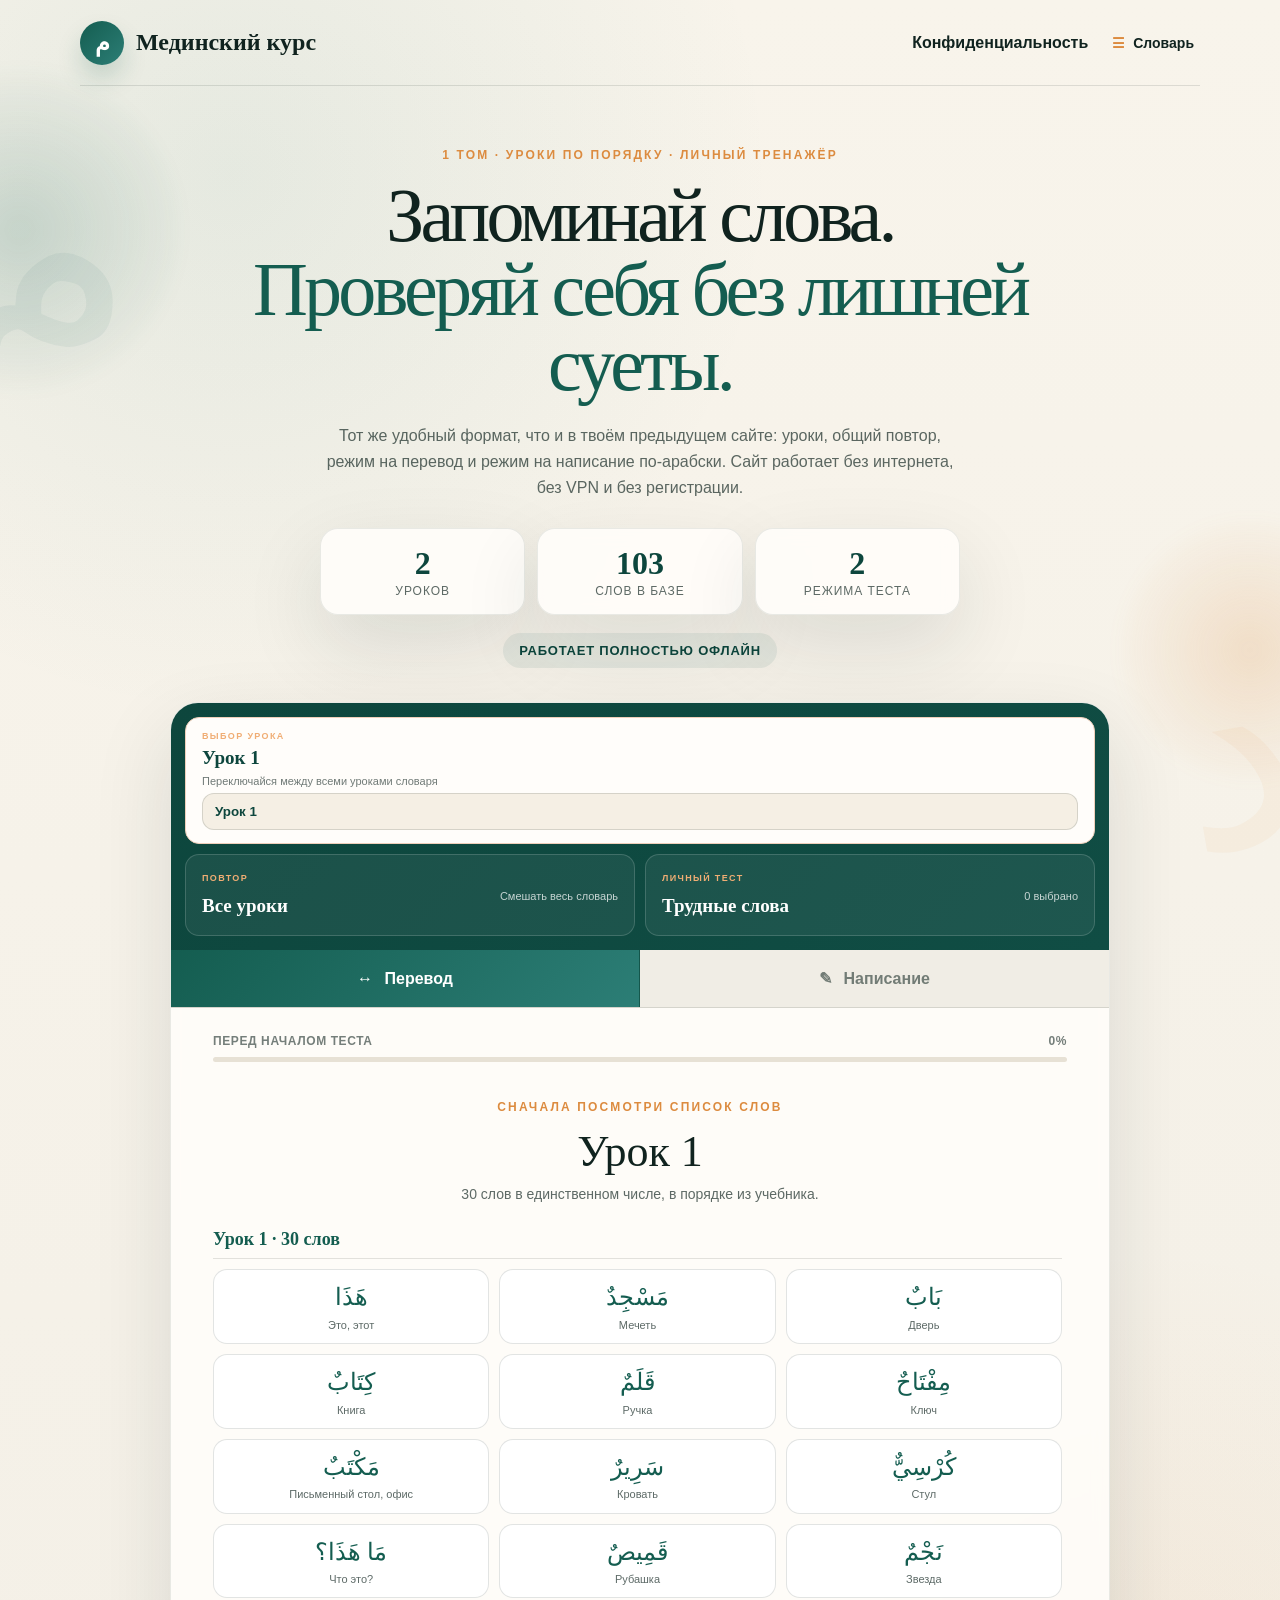
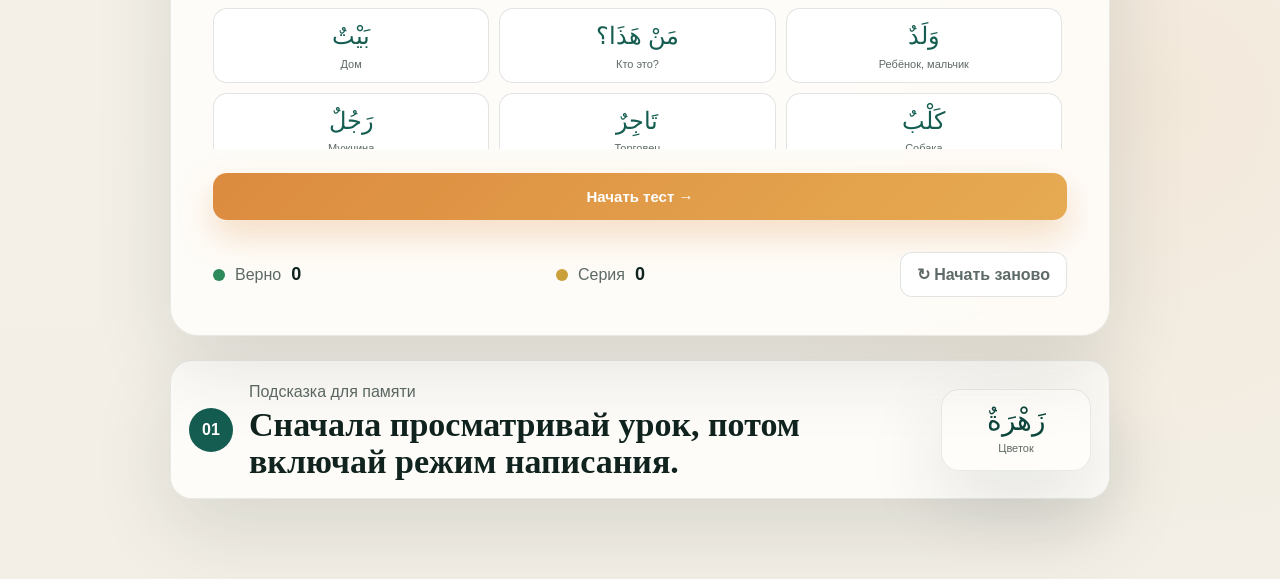
==== index.html @ 3846ea71 "Load versioned files on mobile" ====
<!doctype html>
<html lang="ru">
<head>
  <meta charset="UTF-8">
  <meta name="viewport" content="width=device-width, initial-scale=1.0">
  <meta name="description" content="Тренажёр по словарю 1 тома мединского курса: уроки, тесты и личные трудные слова">
  <title>Словарь 1 тома мединского курса</title>
  <link rel="stylesheet" href="style.css?v=4">
</head>
<body>
  <main class="page-shell">
    <div class="background-shape background-shape-one" aria-hidden="true"></div>
    <div class="background-shape background-shape-two" aria-hidden="true"></div>
    <div class="floating-quote floating-quote-one" aria-hidden="true">م</div>
    <div class="floating-quote floating-quote-two" aria-hidden="true">د</div>

    <header class="topbar">
      <a class="brand" href="#game">
        <span class="brand-mark">م</span>
        <span>Мединский курс</span>
      </a>
      <div class="topbar-actions">
        <a class="text-link" href="./privacy.html">Конфиденциальность</a>
        <button class="dictionary-button" id="open-dictionary"><span aria-hidden="true">☰</span> Словарь</button>
      </div>
    </header>

    <section class="hero" id="game">
      <p class="eyebrow">1 том · уроки по порядку · личный тренажёр</p>
      <h1>Запоминай слова.<br><em>Проверяй себя без лишней суеты.</em></h1>
      <p class="intro">Тот же удобный формат, что и в твоём предыдущем сайте: уроки, общий повтор, режим на перевод и режим на написание по-арабски. Сайт работает без интернета, без VPN и без регистрации.</p>
      <div class="hero-stats" aria-label="Краткая сводка">
        <div><strong id="lesson-count">0</strong><span>уроков</span></div>
        <div><strong id="word-count">0</strong><span>слов в базе</span></div>
        <div><strong>2</strong><span>режима теста</span></div>
      </div>
      <div class="offline-badge" aria-label="Офлайн режим">Работает полностью офлайн</div>
    </section>

    <section class="game-card" aria-live="polite">
      <div class="lesson-switch" aria-label="Выбор урока">
        <label class="lesson-select-card active" id="scope-lesson-group" for="lesson-number">
          <span>Выбор урока</span>
          <strong>Урок 1</strong>
          <small>Переключайся между всеми уроками словаря</small>
          <select id="lesson-number" aria-label="Номер урока"></select>
        </label>
        <button id="scope-all"><span>Повтор</span><strong>Все уроки</strong><small>Смешать весь словарь</small></button>
        <button id="scope-hard"><span>Личный тест</span><strong>Трудные слова</strong><small id="scope-hard-count">0 выбрано</small></button>
      </div>

      <div class="mode-switch" aria-label="Режим игры">
        <button class="active" id="mode-translate"><span aria-hidden="true">↔</span> Перевод</button>
        <button id="mode-spell"><span aria-hidden="true">✎</span> Написание</button>
      </div>

      <div class="game-meta">
        <div class="progress-label"><span id="question-number">Перед началом теста</span><span id="progress-percent">0%</span></div>
        <div class="progress-track"><span id="progress-bar" style="width:0%"></span></div>
      </div>

      <div class="question-block" id="question-block"></div>

      <footer class="score-row">
        <div><span class="score-dot score-dot-green"></span>Верно <strong id="score">0</strong></div>
        <div><span class="score-dot score-dot-gold"></span>Серия <strong id="streak">0</strong></div>
        <button id="restart">↻ Начать заново</button>
      </footer>
    </section>

    <section class="study-note">
      <span class="note-number">01</span>
      <div>
        <p>Подсказка для памяти</p>
        <h2>Сначала просматривай урок, потом включай режим написания.</h2>
      </div>
      <div class="mini-card">
        <span dir="rtl" lang="ar">زَهْرَةٌ</span>
        <small>Цветок</small>
      </div>
    </section>

    <div class="modal-backdrop" id="dictionary-backdrop" role="presentation" hidden>
      <section class="dictionary-modal" role="dialog" aria-modal="true" aria-labelledby="dictionary-title">
        <div class="dictionary-heading">
          <div>
            <p class="eyebrow">Твой набор</p>
            <h2 id="dictionary-title">Словарь 1 тома</h2>
          </div>
          <button id="close-dictionary" aria-label="Закрыть словарь">×</button>
        </div>
        <div class="dictionary-tools">
          <input id="dictionary-search" type="search" placeholder="Поиск по русскому или арабскому слову" aria-label="Поиск по словарю">
          <div class="dictionary-hint">Слова можно отмечать как трудные прямо из списка.</div>
        </div>
        <div class="word-list" id="word-list"></div>
      </section>
    </div>
  </main>
  <script src="game.js?v=4"></script>
</body>
</html>
---- style.css ----
:root {
  --ink: #10231f;
  --muted: rgba(16, 35, 31, 0.68);
  --forest: #145d50;
  --forest-dark: #0d463d;
  --teal: #2c7e76;
  --sky: #dfeff0;
  --mint: #dff0e8;
  --paper: #f6f1e9;
  --cream: #fffdfa;
  --amber: #dc8b3f;
  --gold: #caa03b;
  --line: rgba(16, 35, 31, 0.12);
  --shadow: 0 30px 80px rgba(25, 40, 38, 0.12);
}

* { box-sizing: border-box; }
[hidden] { display: none !important; }
html { scroll-behavior: smooth; }
body {
  margin: 0;
  color: var(--ink);
  background:
    radial-gradient(circle at 18% 8%, rgba(44, 126, 118, 0.09), transparent 24%),
    radial-gradient(circle at 90% 78%, rgba(220, 139, 63, 0.08), transparent 22%),
    linear-gradient(180deg, #f8f4eb 0%, #f3efe6 100%);
  font-family: "Avenir Next", "Segoe UI", "Helvetica Neue", Helvetica, Arial, sans-serif;
}

button, input { font: inherit; }
button { color: inherit; }
a { color: inherit; }

.page-shell {
  position: relative;
  min-height: 100vh;
  overflow: hidden;
  padding: 0 24px 80px;
}

.background-shape {
  position: absolute;
  border-radius: 999px;
  filter: blur(8px);
  pointer-events: none;
}

.background-shape-one {
  top: 70px;
  left: -140px;
  width: 320px;
  height: 320px;
  background: radial-gradient(circle, rgba(20, 93, 80, 0.18) 0%, rgba(20, 93, 80, 0.02) 70%, transparent 100%);
}

.background-shape-two {
  top: 520px;
  right: -100px;
  width: 260px;
  height: 260px;
  background: radial-gradient(circle, rgba(220, 139, 63, 0.2) 0%, rgba(220, 139, 63, 0.02) 70%, transparent 100%);
}

.floating-quote {
  position: absolute;
  color: rgba(20, 93, 80, 0.06);
  font-size: clamp(200px, 22vw, 320px);
  line-height: 1;
  user-select: none;
  pointer-events: none;
  font-family: "Georgia", "Times New Roman", serif;
}

.floating-quote-one { top: 120px; left: -36px; transform: rotate(7deg); }
.floating-quote-two { top: 610px; right: -18px; transform: rotate(-10deg); color: rgba(220, 139, 63, 0.06); }

.topbar {
  width: min(1120px, 100%);
  height: 86px;
  margin: 0 auto;
  display: flex;
  align-items: center;
  justify-content: space-between;
  border-bottom: 1px solid var(--line);
  position: relative;
  z-index: 2;
}

.brand {
  display: inline-flex;
  align-items: center;
  gap: 12px;
  text-decoration: none;
  color: var(--ink);
  font-family: "Georgia", "Times New Roman", serif;
  font-size: 24px;
  font-weight: 700;
}

.brand-mark {
  width: 44px;
  height: 44px;
  display: grid;
  place-items: center;
  border-radius: 50%;
  color: white;
  background: linear-gradient(135deg, var(--forest) 0%, var(--teal) 100%);
  box-shadow: 0 14px 24px rgba(20, 93, 80, 0.18);
}

.topbar-actions {
  display: flex;
  align-items: center;
  gap: 18px;
}

.text-link,
.dictionary-button,
.privacy-back {
  text-decoration: none;
  font-weight: 750;
}

.dictionary-button {
  border: 0;
  background: transparent;
  cursor: pointer;
  display: inline-flex;
  align-items: center;
  gap: 8px;
  font-size: 14px;
}

.dictionary-button span { color: var(--amber); }

.hero {
  width: min(860px, 100%);
  margin: 62px auto 34px;
  text-align: center;
  position: relative;
  z-index: 1;
}

.eyebrow {
  margin: 0 0 16px;
  color: var(--amber);
  font-size: 12px;
  font-weight: 850;
  letter-spacing: 0.18em;
  text-transform: uppercase;
}

.hero h1 {
  margin: 0;
  font-family: "Georgia", "Times New Roman", serif;
  font-size: clamp(42px, 6.3vw, 76px);
  font-weight: 500;
  line-height: 0.98;
  letter-spacing: -0.05em;
}

.hero h1 em { color: var(--forest); font-style: normal; }

.intro {
  max-width: 640px;
  margin: 22px auto 0;
  color: var(--muted);
  font-size: 16px;
  line-height: 1.6;
}

.hero-stats {
  display: grid;
  grid-template-columns: repeat(3, minmax(0, 1fr));
  gap: 12px;
  width: min(640px, 100%);
  margin: 28px auto 0;
}

.offline-badge {
  display: inline-flex;
  align-items: center;
  justify-content: center;
  gap: 8px;
  margin-top: 18px;
  padding: 10px 16px;
  border-radius: 999px;
  background: rgba(20, 93, 80, 0.08);
  color: var(--forest-dark);
  font-size: 13px;
  font-weight: 800;
  letter-spacing: 0.06em;
  text-transform: uppercase;
}

.hero-stats div,
.study-note,
.mini-card,
.dictionary-modal,
.game-card {
  background: rgba(255, 253, 250, 0.9);
  border: 1px solid rgba(16, 35, 31, 0.09);
  box-shadow: var(--shadow);
  backdrop-filter: blur(8px);
}

.hero-stats div {
  padding: 16px 14px;
  border-radius: 18px;
}

.hero-stats strong {
  display: block;
  font-family: "Georgia", "Times New Roman", serif;
  font-size: 32px;
  color: var(--forest-dark);
}

.hero-stats span {
  display: block;
  margin-top: 2px;
  color: var(--muted);
  font-size: 12px;
  letter-spacing: 0.08em;
  text-transform: uppercase;
}

.game-card {
  width: min(940px, 100%);
  margin: 0 auto;
  border-radius: 28px;
  overflow: hidden;
  position: relative;
  z-index: 2;
}

.lesson-switch {
  display: grid;
  grid-template-columns: repeat(2, minmax(0, 1fr));
  gap: 10px;
  padding: 14px;
  background: linear-gradient(135deg, var(--forest-dark), #104d44);
}

.lesson-select-card {
  grid-column: 1 / -1;
  min-height: 82px;
  display: grid;
  gap: 6px;
  padding: 13px 16px;
  border: 1px solid rgba(255, 255, 255, 0.16);
  border-radius: 14px;
  background: rgba(255, 255, 255, 0.06);
  color: rgba(255, 255, 255, 0.75);
  text-align: left;
  cursor: pointer;
}

.lesson-select-card.active {
  border-color: #efcfba;
  background: var(--cream);
  color: rgba(16, 35, 31, 0.6);
}

.lesson-select-card > span {
  color: #f0ad74;
  font-size: 9px;
  font-weight: 850;
  letter-spacing: 0.15em;
  text-transform: uppercase;
}

.lesson-select-card strong {
  color: white;
  font-family: "Georgia", "Times New Roman", serif;
  font-size: 19px;
}

.lesson-select-card.active strong {
  color: var(--forest-dark);
}

.lesson-select-card small {
  font-size: 11px;
}

.lesson-select-card select {
  min-width: 118px;
  padding: 10px 12px;
  border: 1px solid rgba(255, 255, 255, 0.18);
  border-radius: 12px;
  background: rgba(255, 255, 255, 0.12);
  color: white;
  font-weight: 750;
  cursor: pointer;
  appearance: none;
}

.lesson-select-card.active select {
  border-color: rgba(16, 35, 31, 0.14);
  background: #f5efe4;
  color: var(--forest-dark);
}

.lesson-select-card select:focus {
  outline: 2px solid rgba(239, 207, 186, 0.8);
  outline-offset: 2px;
}

.lesson-switch button {
  min-height: 82px;
  display: grid;
  grid-template-columns: 1fr auto;
  align-items: center;
  gap: 2px 12px;
  padding: 13px 16px;
  border: 1px solid rgba(255, 255, 255, 0.16);
  border-radius: 14px;
  background: rgba(255, 255, 255, 0.06);
  color: rgba(255, 255, 255, 0.75);
  text-align: left;
  cursor: pointer;
  transition: transform 160ms ease, background 160ms ease, border-color 160ms ease;
}

.lesson-switch button:hover {
  transform: translateY(-1px);
  background: rgba(255, 255, 255, 0.1);
}

.lesson-switch button > span {
  grid-column: 1 / -1;
  color: #f0ad74;
  font-size: 9px;
  font-weight: 850;
  letter-spacing: 0.15em;
  text-transform: uppercase;
}

.lesson-switch button strong {
  color: white;
  font-family: "Georgia", "Times New Roman", serif;
  font-size: 19px;
}

.lesson-switch button small {
  grid-column: 2;
  align-self: start;
  font-size: 11px;
}

.lesson-switch button.active {
  border-color: #efcfba;
  background: var(--cream);
  color: rgba(16, 35, 31, 0.6);
}

.lesson-switch button.active strong { color: var(--forest-dark); }

.mode-switch {
  display: grid;
  grid-template-columns: 1fr 1fr;
  background: #f0ede5;
  border-bottom: 1px solid var(--line);
}

.mode-switch button {
  border: 0;
  border-right: 1px solid var(--line);
  padding: 19px 20px;
  background: transparent;
  cursor: pointer;
  font-weight: 760;
  color: rgba(16, 35, 31, 0.56);
}

.mode-switch button:last-child { border-right: 0; }
.mode-switch button:hover { color: var(--forest); }
.mode-switch button.active {
  color: white;
  background: linear-gradient(135deg, var(--forest) 0%, var(--teal) 100%);
}
.mode-switch button span { margin-right: 7px; }

.game-meta {
  padding: 26px 42px 0;
}

.progress-label {
  display: flex;
  justify-content: space-between;
  align-items: center;
  margin-bottom: 9px;
  color: rgba(16, 35, 31, 0.58);
  font-size: 12px;
  font-weight: 800;
  letter-spacing: 0.05em;
  text-transform: uppercase;
}

.progress-track {
  height: 5px;
  overflow: hidden;
  border-radius: 999px;
  background: #e7e1d5;
}

.progress-track span {
  display: block;
  height: 100%;
  border-radius: inherit;
  background: linear-gradient(90deg, var(--amber), #e7b65e);
  transition: width 280ms ease;
}

.question-block {
  padding: 38px 42px 32px;
}

.lesson-preview,
.hard-selector,
.result-screen {
  text-align: center;
}

.lesson-preview h2,
.hard-selector h2,
.result-screen h2 {
  margin: 10px 0 8px;
  font-family: "Georgia", "Times New Roman", serif;
  font-size: clamp(30px, 4vw, 44px);
  font-weight: 500;
  line-height: 1.02;
}

.preview-intro,
.hard-selector .preview-intro {
  max-width: 640px;
  margin: 0 auto 24px;
  color: var(--muted);
  font-size: 14px;
  line-height: 1.6;
}

.preview-groups {
  display: grid;
  gap: 22px;
  max-height: 520px;
  padding-right: 5px;
  overflow-y: auto;
  text-align: left;
}

.preview-group h3,
.hard-word-group h3 {
  margin: 0 0 10px;
  padding-bottom: 8px;
  border-bottom: 1px solid var(--line);
  color: var(--forest);
  font-family: "Georgia", "Times New Roman", serif;
  font-size: 18px;
}

.preview-word-grid {
  display: grid;
  grid-template-columns: repeat(3, minmax(0, 1fr));
  gap: 10px;
}

.preview-word,
.word-row,
.mistake-word,
.hard-word {
  border: 1px solid var(--line);
  background: white;
}

.preview-word {
  min-width: 0;
  padding: 11px 10px;
  border-radius: 14px;
  text-align: center;
}

.preview-word span,
.word-arabic,
.arabic-word,
.mini-card span,
.mistake-word span,
.hard-word span {
  display: block;
  direction: rtl;
  font-family: "Georgia", "Times New Roman", serif;
}

.preview-word span {
  color: var(--forest);
  font-size: 24px;
  line-height: 1.35;
}

.preview-word small,
.word-russian,
.word-meta,
.mistake-word small,
.hard-word small,
.mini-card small {
  display: block;
  margin-top: 4px;
  color: var(--muted);
  font-size: 11px;
  line-height: 1.3;
}

.start-test-button,
.result-restart,
.start-hard-test,
.check-button,
.hint-button {
  border: 0;
  border-radius: 14px;
  cursor: pointer;
  font-weight: 800;
}

.start-test-button,
.result-restart,
.start-hard-test {
  width: 100%;
  margin-top: 24px;
  padding: 15px 22px;
  background: linear-gradient(135deg, var(--amber), #e6ab52);
  color: white;
  font-size: 15px;
  box-shadow: 0 16px 34px rgba(220, 139, 63, 0.28);
}

.prompt {
  margin: 0 0 12px;
  color: var(--amber);
  font-size: 12px;
  font-weight: 850;
  letter-spacing: 0.14em;
  text-transform: uppercase;
}

.arabic-word,
.russian-word {
  margin: 8px 0 18px;
  font-family: "Georgia", "Times New Roman", serif;
  line-height: 1.1;
}

.arabic-word {
  font-size: clamp(36px, 6vw, 62px);
  color: var(--forest-dark);
}

.russian-word {
  font-size: clamp(22px, 4vw, 38px);
  color: var(--forest-dark);
}

.answer-grid {
  display: grid;
  grid-template-columns: repeat(2, minmax(0, 1fr));
  gap: 10px;
}

.answer-option {
  min-width: 0;
  padding: 14px 14px 14px 50px;
  border: 1px solid var(--line);
  border-radius: 14px;
  background: white;
  text-align: left;
  cursor: pointer;
  position: relative;
  transition: transform 140ms ease, border-color 140ms ease, box-shadow 140ms ease;
}

.answer-option:hover {
  transform: translateY(-1px);
  border-color: rgba(20, 93, 80, 0.3);
  box-shadow: 0 10px 20px rgba(16, 35, 31, 0.05);
}

.answer-option span {
  position: absolute;
  left: 14px;
  top: 14px;
  width: 24px;
  height: 24px;
  display: grid;
  place-items: center;
  border-radius: 999px;
  background: #eef4ef;
  color: var(--forest-dark);
  font-size: 12px;
  font-weight: 800;
}

.answer-option.right,
.hard-word.selected {
  border-color: rgba(20, 93, 80, 0.42);
  background: rgba(223, 240, 232, 0.5);
}

.answer-option.wrong,
.input-wrong {
  border-color: rgba(194, 81, 53, 0.45);
  background: rgba(248, 228, 222, 0.75);
}

.spell-area {
  display: grid;
  gap: 14px;
}

.spell-area label,
.keyboard-label span,
.hard-tools strong {
  font-weight: 800;
}

.spell-area input {
  width: 100%;
  min-height: 64px;
  padding: 14px 18px;
  border: 1px solid var(--line);
  border-radius: 16px;
  background: white;
  direction: rtl;
  font-size: 28px;
  color: var(--forest-dark);
}

.spell-area input:focus,
.dictionary-tools input:focus {
  outline: 3px solid rgba(20, 93, 80, 0.16);
  border-color: rgba(20, 93, 80, 0.34);
}

.input-right {
  border-color: rgba(20, 93, 80, 0.55) !important;
  background: rgba(223, 240, 232, 0.42) !important;
}

.arabic-keyboard {
  padding: 14px;
  border-radius: 18px;
  border: 1px solid var(--line);
  background: #f6f2ea;
}

.keyboard-label {
  display: flex;
  align-items: baseline;
  justify-content: space-between;
  margin-bottom: 10px;
  color: var(--muted);
  font-size: 12px;
}

.keyboard-row {
  display: grid;
  grid-template-columns: repeat(auto-fit, minmax(34px, 1fr));
  gap: 8px;
  direction: rtl;
}

.keyboard-row button,
.keyboard-tools button {
  border: 1px solid rgba(16, 35, 31, 0.1);
  border-radius: 12px;
  background: white;
  cursor: pointer;
  padding: 12px 10px;
  color: var(--ink);
}

.keyboard-row button:hover,
.keyboard-tools button:hover,
.hint-button:hover,
.check-button:hover,
.score-row button:hover,
.dictionary-heading button:hover,
.privacy-back:hover {
  filter: brightness(0.97);
}

.diacritics-row button {
  background: #f0efe9;
}

.keyboard-tools,
.spell-actions,
.hard-tools {
  display: flex;
  gap: 10px;
}

.keyboard-tools {
  margin-top: 10px;
}

.keyboard-tools button,
.hint-button,
.check-button {
  flex: 1;
  padding: 12px 14px;
}

.spell-actions {
  justify-content: space-between;
}

.hint-button {
  background: #edf2ee;
  color: var(--forest-dark);
}

.check-button {
  background: linear-gradient(135deg, var(--forest), var(--teal));
  color: white;
}

.check-button:disabled,
.start-test-button:disabled,
.start-hard-test:disabled {
  opacity: 0.45;
  cursor: not-allowed;
  box-shadow: none;
}

.feedback {
  display: grid;
  grid-template-columns: auto 1fr auto;
  gap: 14px;
  align-items: center;
  margin-top: 18px;
  padding: 18px;
  border-radius: 20px;
  border: 1px solid var(--line);
  background: white;
}

.feedback-good { background: rgba(223, 240, 232, 0.55); }
.feedback-bad { background: rgba(248, 228, 222, 0.82); }

.feedback-icon {
  width: 44px;
  height: 44px;
  display: grid;
  place-items: center;
  border-radius: 50%;
  background: var(--forest-dark);
  color: white;
  font-weight: 900;
}

.feedback p { margin: 6px 0 0; color: var(--muted); }
.feedback strong { display: block; font-size: 16px; }
.feedback button {
  padding: 12px 16px;
  border: 0;
  border-radius: 12px;
  background: var(--forest-dark);
  color: white;
  cursor: pointer;
  font-weight: 800;
}

.score-row {
  padding: 0 42px 38px;
  display: flex;
  align-items: center;
  justify-content: space-between;
  gap: 18px;
  color: var(--muted);
}

.score-row div {
  display: inline-flex;
  align-items: center;
  gap: 10px;
}

.score-row strong {
  color: var(--ink);
  font-size: 18px;
}

.score-row button {
  padding: 12px 16px;
  border: 1px solid var(--line);
  border-radius: 12px;
  background: white;
  cursor: pointer;
  font-weight: 750;
}

.score-dot {
  width: 12px;
  height: 12px;
  border-radius: 50%;
  display: inline-block;
}

.score-dot-green { background: #2d8a5a; }
.score-dot-gold { background: var(--gold); }

.study-note {
  width: min(940px, 100%);
  margin: 24px auto 0;
  padding: 18px;
  border-radius: 22px;
  display: grid;
  grid-template-columns: auto 1fr auto;
  gap: 16px;
  align-items: center;
}

.note-number {
  width: 44px;
  height: 44px;
  display: grid;
  place-items: center;
  border-radius: 50%;
  background: var(--forest);
  color: white;
  font-weight: 900;
}

.study-note p,
.dictionary-hint,
.privacy-page p,
.privacy-page li {
  margin: 0;
  color: var(--muted);
  line-height: 1.6;
}

.study-note h2 {
  margin: 2px 0 0;
  font-family: "Georgia", "Times New Roman", serif;
  font-size: clamp(24px, 3.5vw, 34px);
  line-height: 1.08;
}

.mini-card {
  min-width: 150px;
  padding: 14px 16px;
  border-radius: 18px;
  text-align: center;
}

.mini-card span {
  color: var(--forest-dark);
  font-size: 28px;
}

.modal-backdrop {
  position: fixed;
  inset: 0;
  padding: 20px;
  background: rgba(8, 17, 15, 0.54);
  backdrop-filter: blur(10px);
  z-index: 20;
  overflow: auto;
}

.dictionary-modal {
  width: min(1040px, 100%);
  margin: 20px auto;
  padding: 22px;
  border-radius: 24px;
}

.dictionary-heading {
  display: flex;
  align-items: flex-start;
  justify-content: space-between;
  gap: 16px;
  margin-bottom: 16px;
}

.dictionary-heading h2,
.privacy-page h1 {
  margin: 8px 0 0;
  font-family: "Georgia", "Times New Roman", serif;
  font-size: clamp(34px, 6vw, 60px);
  line-height: 1.02;
}

.dictionary-heading button {
  width: 44px;
  height: 44px;
  border: 0;
  border-radius: 50%;
  background: #eef4ef;
  cursor: pointer;
  font-size: 30px;
  line-height: 1;
}

.dictionary-tools {
  display: grid;
  gap: 10px;
  margin-bottom: 18px;
}

.dictionary-tools input {
  width: 100%;
  min-height: 52px;
  padding: 12px 16px;
  border: 1px solid var(--line);
  border-radius: 14px;
  background: white;
}

.word-list {
  display: grid;
  gap: 20px;
  max-height: min(72vh, 760px);
  overflow: auto;
  padding-right: 4px;
}

.lesson-list-label {
  display: flex;
  align-items: baseline;
  justify-content: space-between;
  gap: 12px;
  padding-bottom: 8px;
  border-bottom: 1px solid var(--line);
}

.lesson-list-label span {
  font-family: "Georgia", "Times New Roman", serif;
  font-size: 20px;
  color: var(--forest-dark);
}

.word-grid {
  display: grid;
  grid-template-columns: repeat(2, minmax(0, 1fr));
  gap: 10px;
  margin-top: 12px;
}

.word-row {
  padding: 12px 14px;
  border-radius: 14px;
}

.word-index {
  display: inline-block;
  margin-bottom: 6px;
  color: var(--amber);
  font-size: 11px;
  font-weight: 850;
  letter-spacing: 0.12em;
}

.word-russian {
  display: block;
  font-size: 15px;
  color: var(--ink);
}

.word-arabic {
  margin-top: 5px;
  font-size: 22px;
  color: var(--forest-dark);
}

.word-meta {
  margin-top: 5px;
}

.hard-selector {
  display: grid;
  gap: 18px;
}

.hard-tools {
  align-items: center;
  justify-content: center;
  flex-wrap: wrap;
}

.hard-tools strong {
  color: var(--forest-dark);
}

.hard-word-groups {
  display: grid;
  gap: 18px;
  text-align: left;
}

.hard-word-grid {
  display: grid;
  grid-template-columns: repeat(3, minmax(0, 1fr));
  gap: 10px;
}

.hard-word {
  display: grid;
  gap: 2px;
  align-content: start;
  padding: 12px 14px;
  border-radius: 14px;
  cursor: pointer;
  position: relative;
}

.hard-word input {
  position: absolute;
  inset: 0;
  opacity: 0;
  cursor: pointer;
}

.hard-word i {
  position: absolute;
  top: 10px;
  right: 10px;
  color: var(--forest);
  font-style: normal;
  font-weight: 900;
  opacity: 0;
}

.hard-word.selected i { opacity: 1; }

.hard-word span {
  font-size: 24px;
  color: var(--forest-dark);
}

.hard-word small {
  margin-top: 4px;
}

.privacy-page {
  width: min(780px, calc(100% - 32px));
  margin: 0 auto;
  padding: 70px 0 90px;
}

.privacy-page h1 { font-size: clamp(38px, 7vw, 64px); }
.privacy-page h2 {
  margin: 30px 0 6px;
  font-family: "Georgia", "Times New Roman", serif;
  color: var(--forest);
}

.privacy-back {
  display: inline-block;
  margin-bottom: 35px;
  color: var(--forest);
}

.privacy-date {
  margin-top: 42px !important;
  color: rgba(16, 35, 31, 0.52) !important;
  font-size: 13px;
}

@media (max-width: 900px) {
  .page-shell {
    padding-bottom: 56px;
  }

  .lesson-switch,
  .hard-word-grid,
  .preview-word-grid,
  .word-grid,
  .answer-grid,
  .hero-stats {
    grid-template-columns: 1fr;
  }

  .study-note {
    grid-template-columns: 1fr;
    text-align: left;
  }

  .score-row {
    flex-direction: column;
    align-items: stretch;
  }

  .score-row button {
    width: 100%;
  }

  .topbar {
    height: auto;
    padding: 18px 0;
    flex-direction: column;
    align-items: flex-start;
    gap: 12px;
  }

  .topbar-actions {
    width: 100%;
    justify-content: space-between;
  }

  .lesson-switch {
    grid-template-columns: 1fr;
  }

  .lesson-select-card,
  .lesson-switch button {
    min-height: auto;
  }

  .lesson-select-card select {
    width: 100%;
  }

  .lesson-select-card {
    touch-action: manipulation;
  }

  .game-meta,
  .question-block,
  .score-row {
    padding-left: 18px;
    padding-right: 18px;
  }
}

@media (max-width: 560px) {
  .page-shell {
    padding-left: 14px;
    padding-right: 14px;
    padding-bottom: 36px;
  }

  .hero {
    margin-top: 32px;
  }

  .hero h1 {
    font-size: clamp(34px, 12vw, 54px);
  }

  .intro {
    font-size: 15px;
  }

  .hero-stats {
    gap: 10px;
  }

  .hero-stats div { padding: 14px 12px; }

  .lesson-switch {
    padding: 10px;
    gap: 8px;
  }

  .lesson-select-card,
  .lesson-switch button {
    min-height: auto;
    padding: 12px 12px;
  }

  .lesson-select-card strong,
  .lesson-switch button strong {
    font-size: 17px;
  }

  .lesson-select-card select {
    min-width: 0;
  }

  .mode-switch button { padding: 16px 12px; font-size: 14px; }
  .game-meta,
  .question-block,
  .score-row {
    padding-left: 14px;
    padding-right: 14px;
  }

  .question-block {
    padding-top: 26px;
    padding-bottom: 24px;
  }

  .answer-option { padding-left: 46px; }
  .feedback {
    grid-template-columns: 1fr;
    justify-items: start;
  }
  .feedback button {
    width: 100%;
  }
}
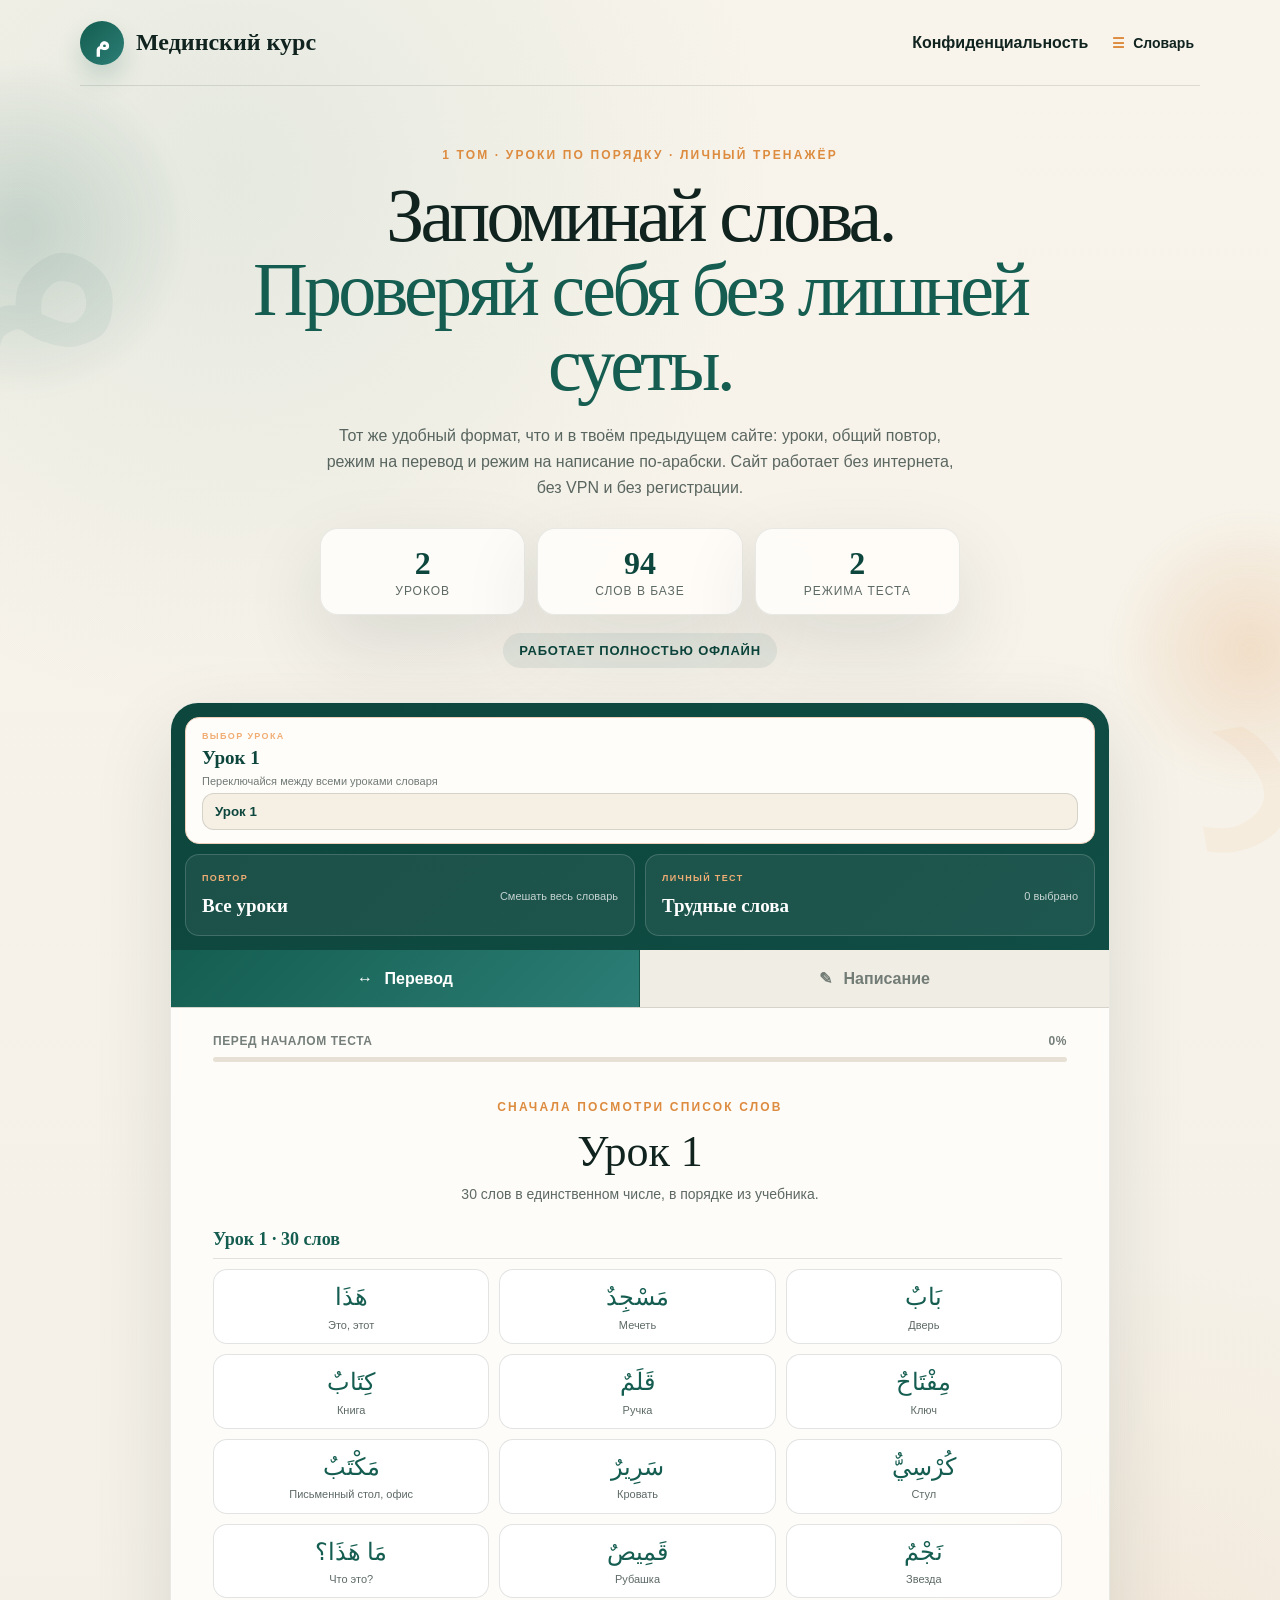
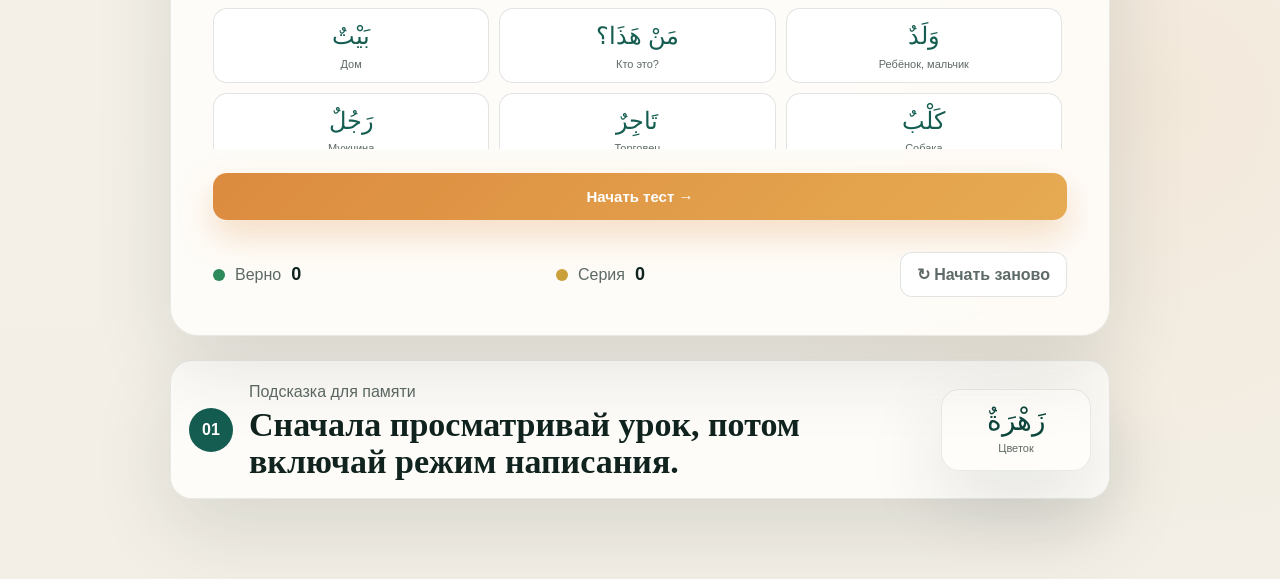
==== commit 9a2af25c: "Load corrected lesson data on mobile" ====
--- a/index.html
+++ b/index.html
@@ -5,7 +5,7 @@
   <meta name="viewport" content="width=device-width, initial-scale=1.0">
   <meta name="description" content="Тренажёр по словарю 1 тома мединского курса: уроки, тесты и личные трудные слова">
   <title>Словарь 1 тома мединского курса</title>
-  <link rel="stylesheet" href="style.css?v=4">
+  <link rel="stylesheet" href="style.css?v=5">
 </head>
 <body>
   <main class="page-shell">
@@ -97,6 +97,6 @@
       </section>
     </div>
   </main>
-  <script src="game.js?v=4"></script>
+  <script src="game.js?v=5"></script>
 </body>
 </html>
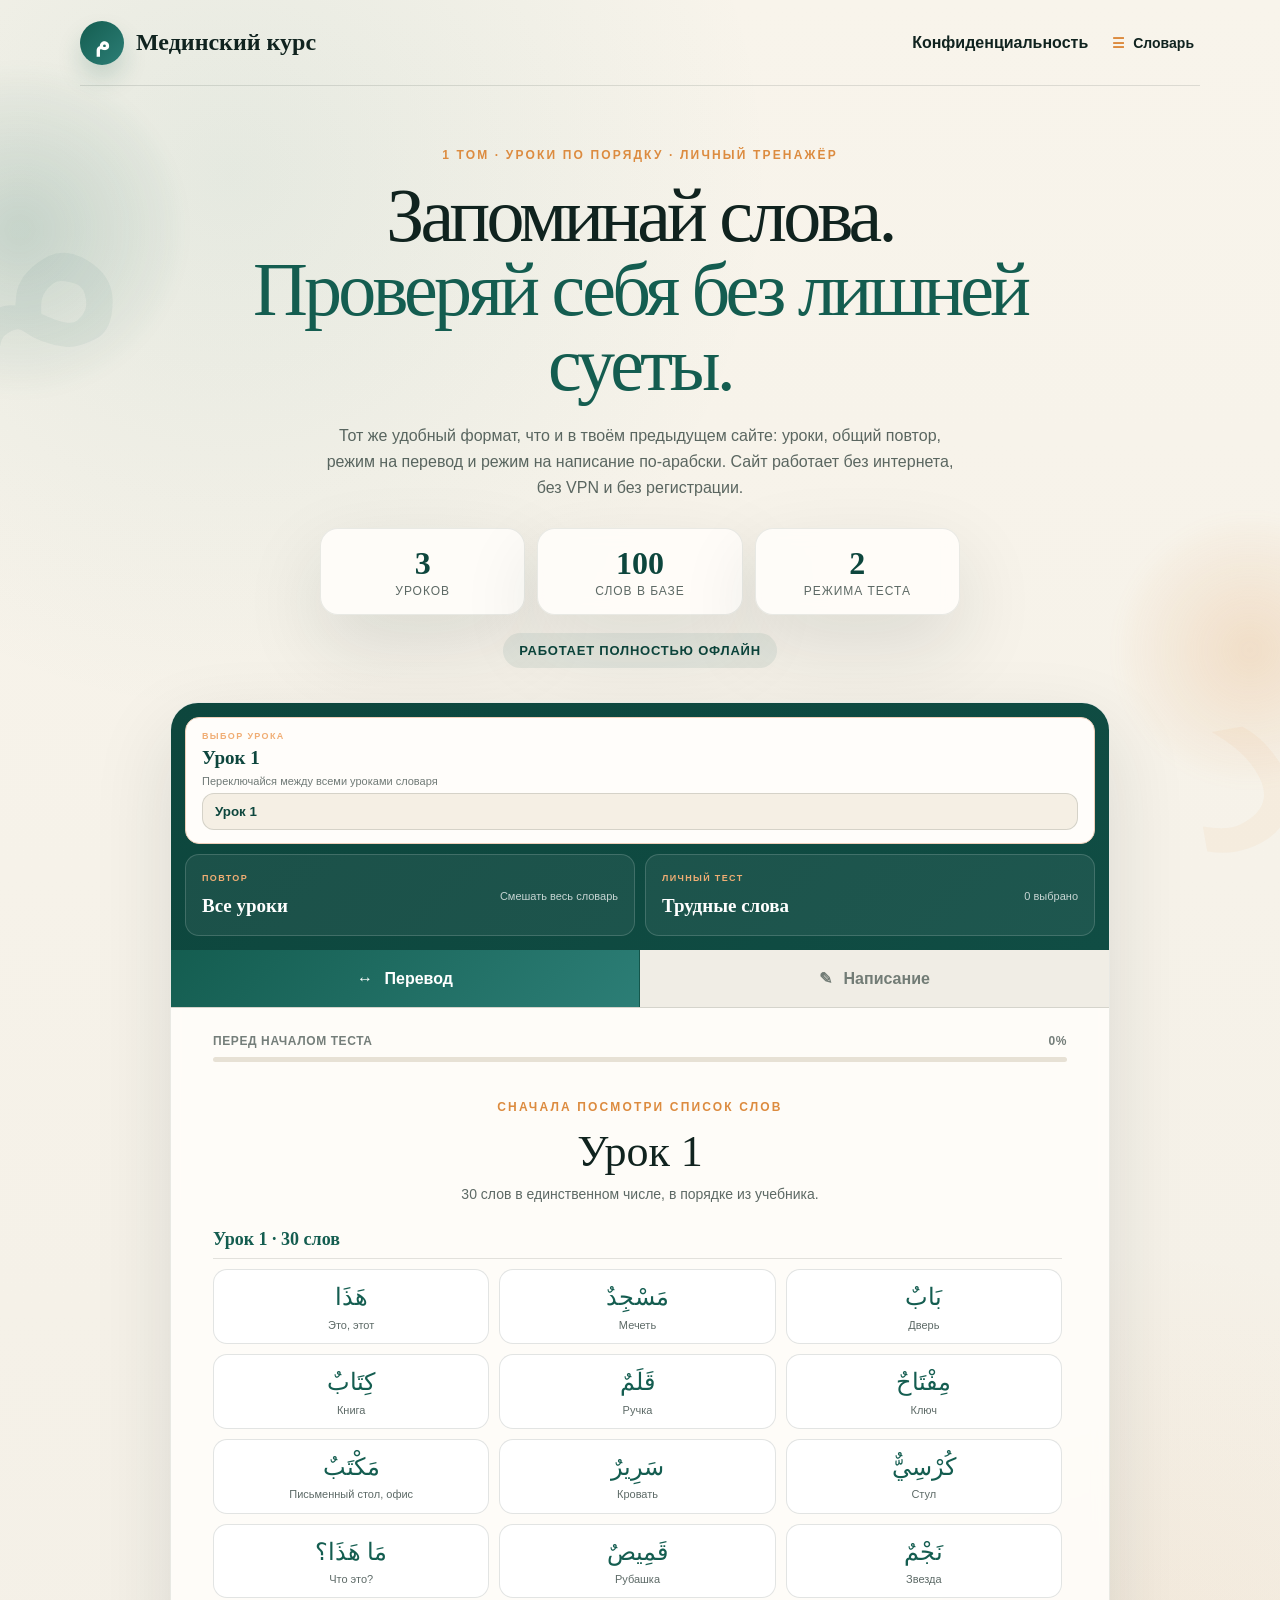
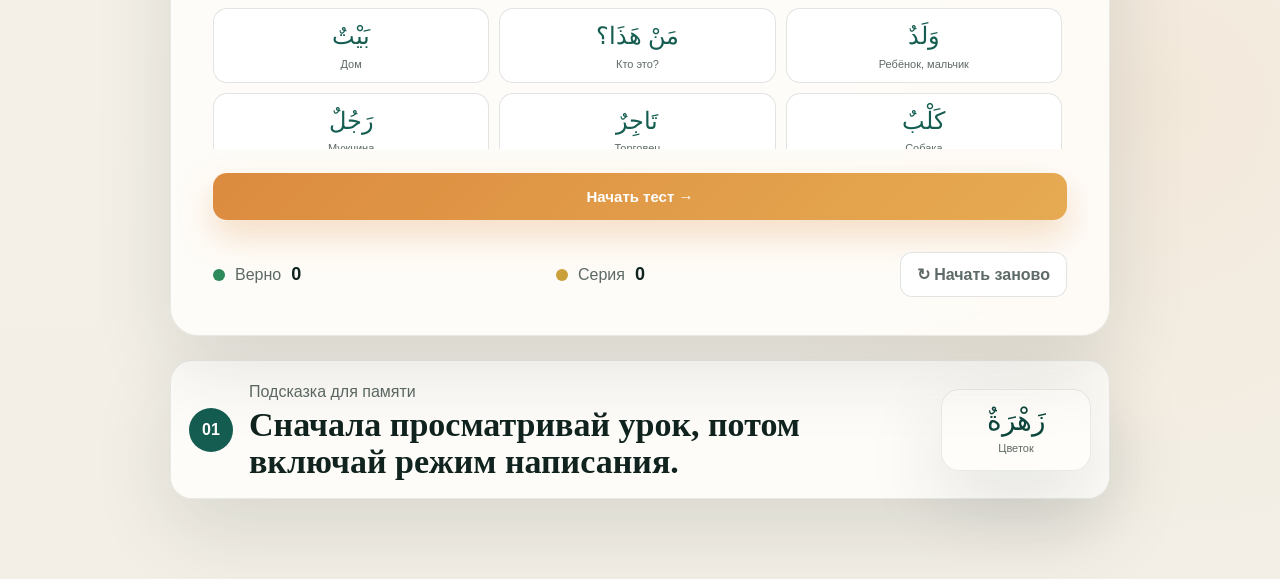
==== commit 2d3ea5b8: "Load lesson 2 data on mobile" ====
--- a/index.html
+++ b/index.html
@@ -5,7 +5,7 @@
   <meta name="viewport" content="width=device-width, initial-scale=1.0">
   <meta name="description" content="Тренажёр по словарю 1 тома мединского курса: уроки, тесты и личные трудные слова">
   <title>Словарь 1 тома мединского курса</title>
-  <link rel="stylesheet" href="style.css?v=5">
+  <link rel="stylesheet" href="style.css?v=6">
 </head>
 <body>
   <main class="page-shell">
@@ -97,6 +97,6 @@
       </section>
     </div>
   </main>
-  <script src="game.js?v=5"></script>
+  <script src="game.js?v=6"></script>
 </body>
 </html>
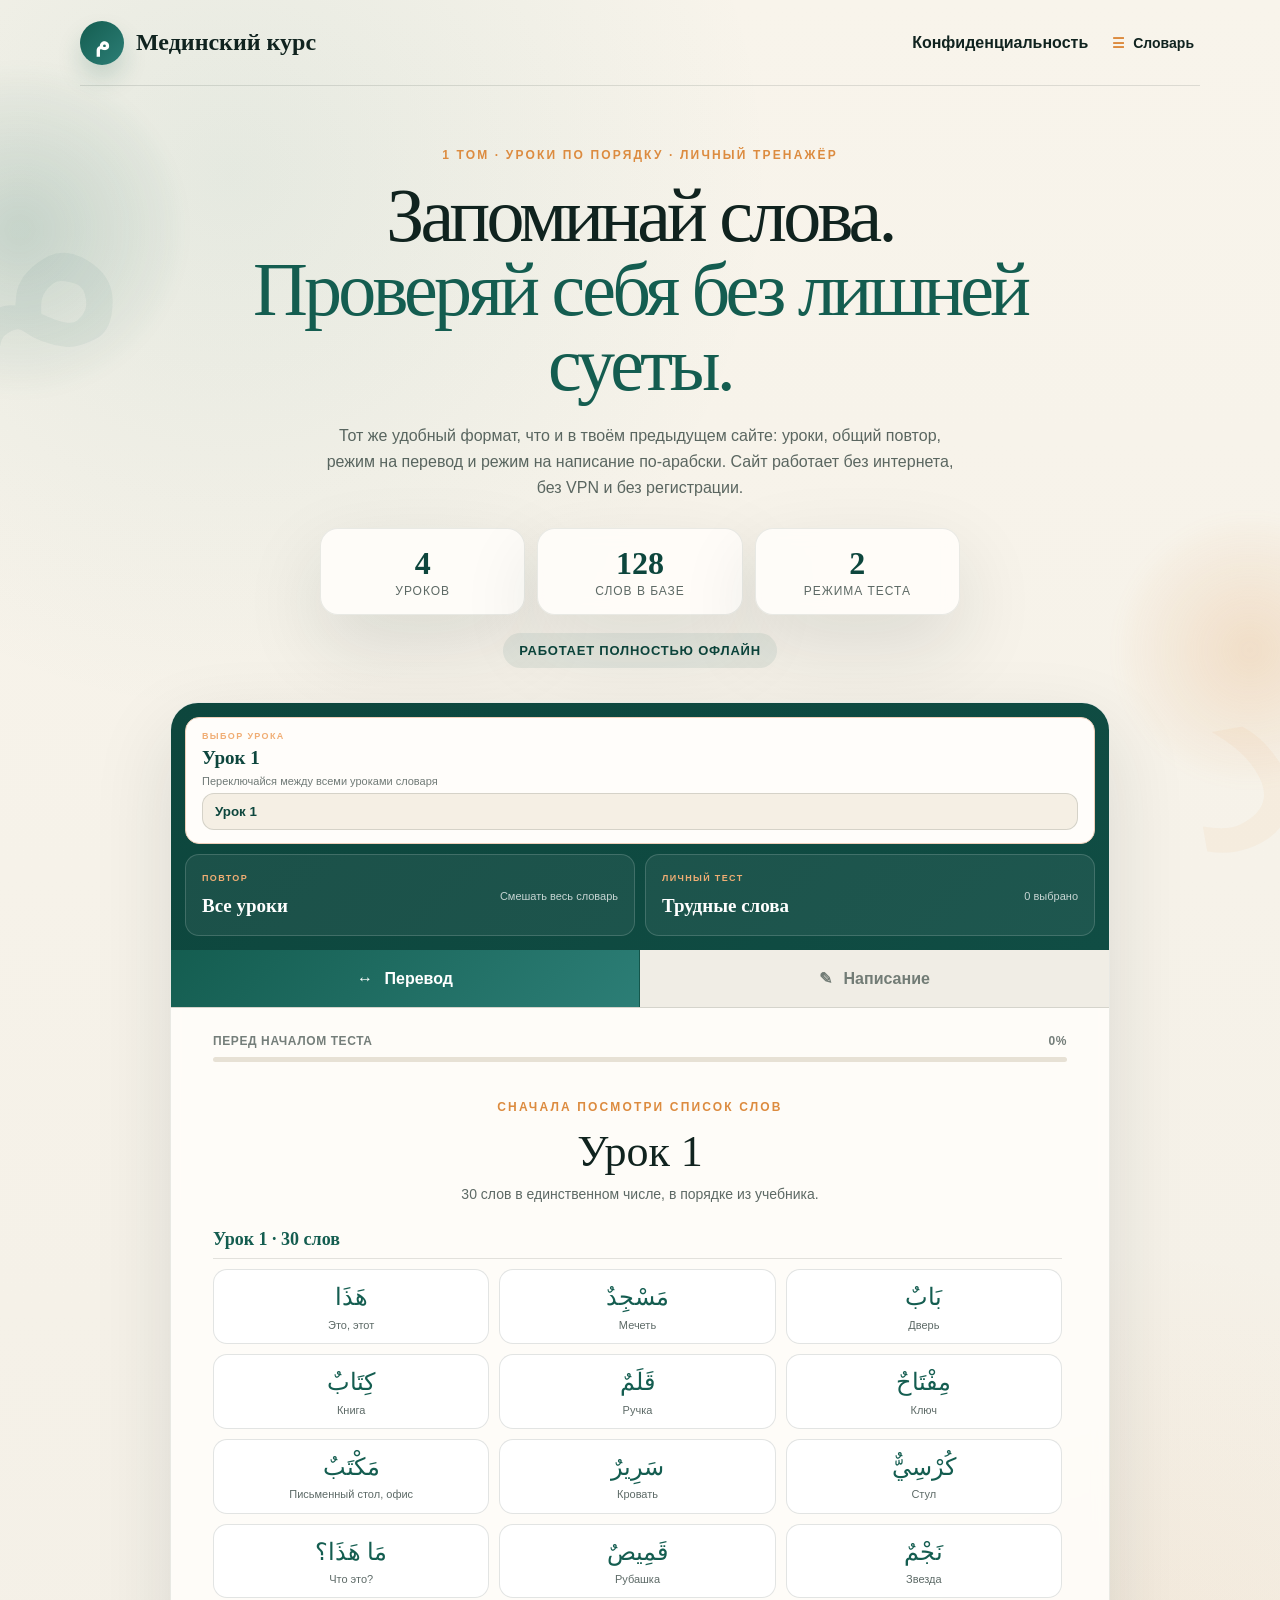
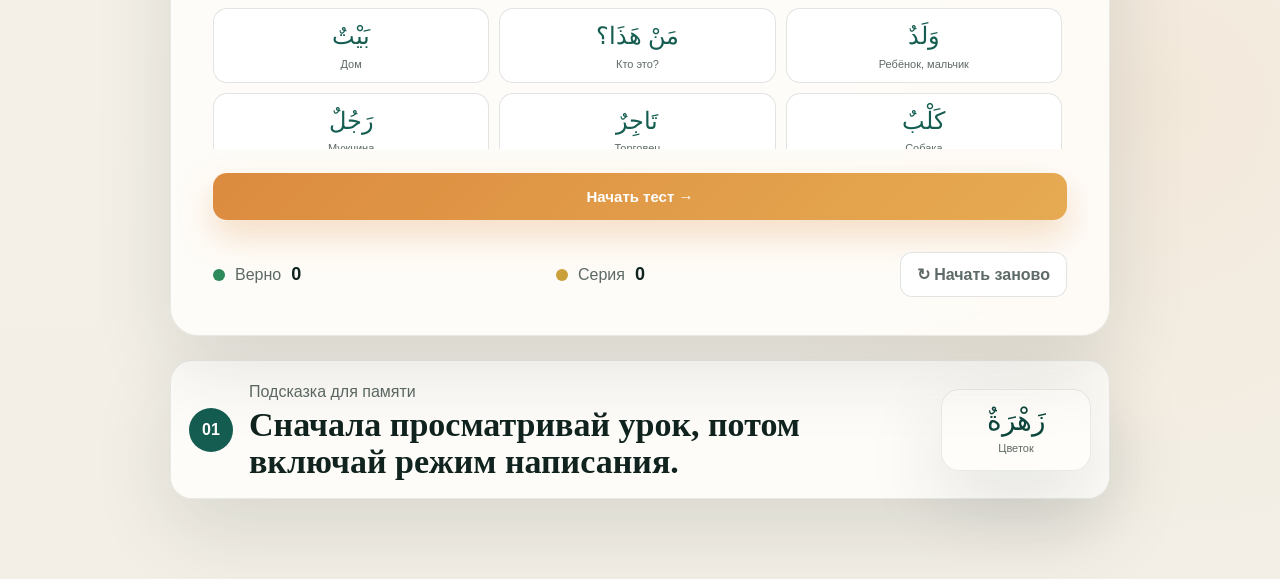
==== commit 57483a58: "Load lesson 4 data on mobile" ====
--- a/index.html
+++ b/index.html
@@ -5,7 +5,7 @@
   <meta name="viewport" content="width=device-width, initial-scale=1.0">
   <meta name="description" content="Тренажёр по словарю 1 тома мединского курса: уроки, тесты и личные трудные слова">
   <title>Словарь 1 тома мединского курса</title>
-  <link rel="stylesheet" href="style.css?v=6">
+  <link rel="stylesheet" href="style.css?v=7">
 </head>
 <body>
   <main class="page-shell">
@@ -97,6 +97,6 @@
       </section>
     </div>
   </main>
-  <script src="game.js?v=6"></script>
+  <script src="game.js?v=7"></script>
 </body>
 </html>
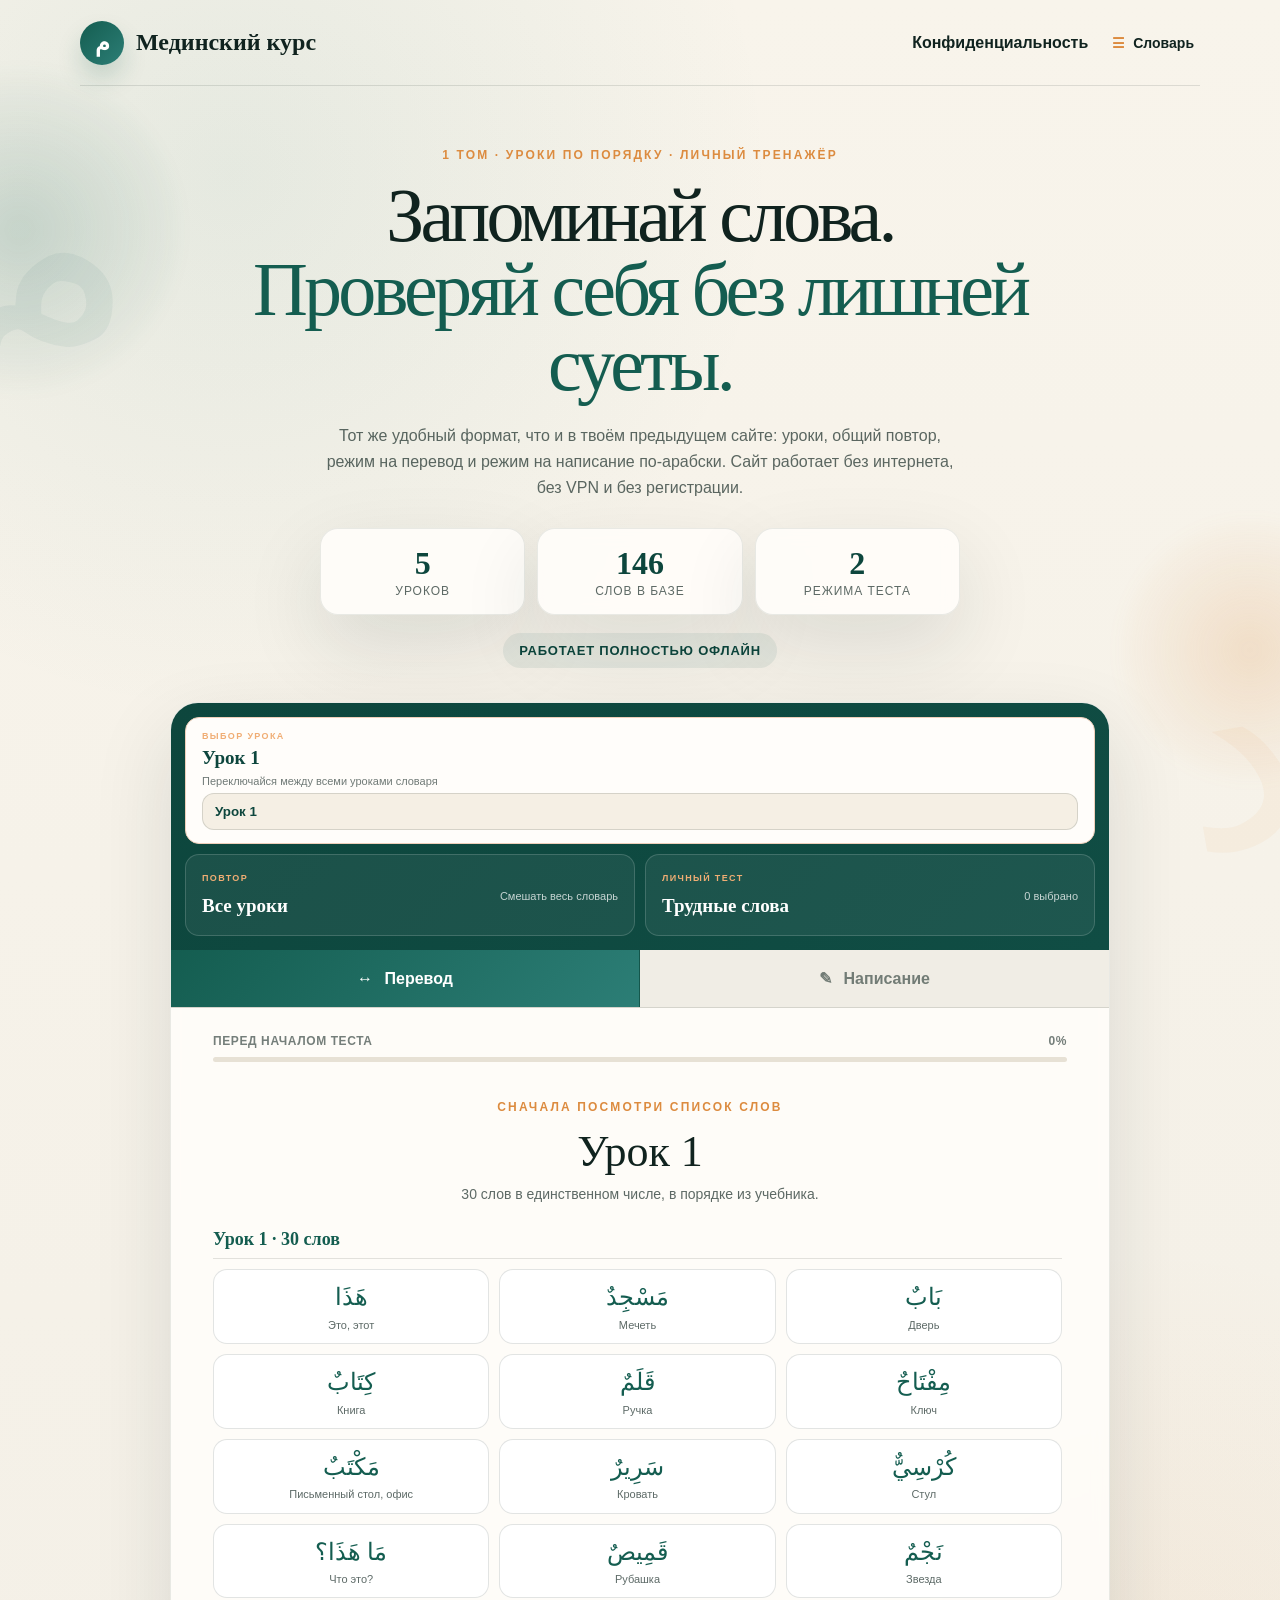
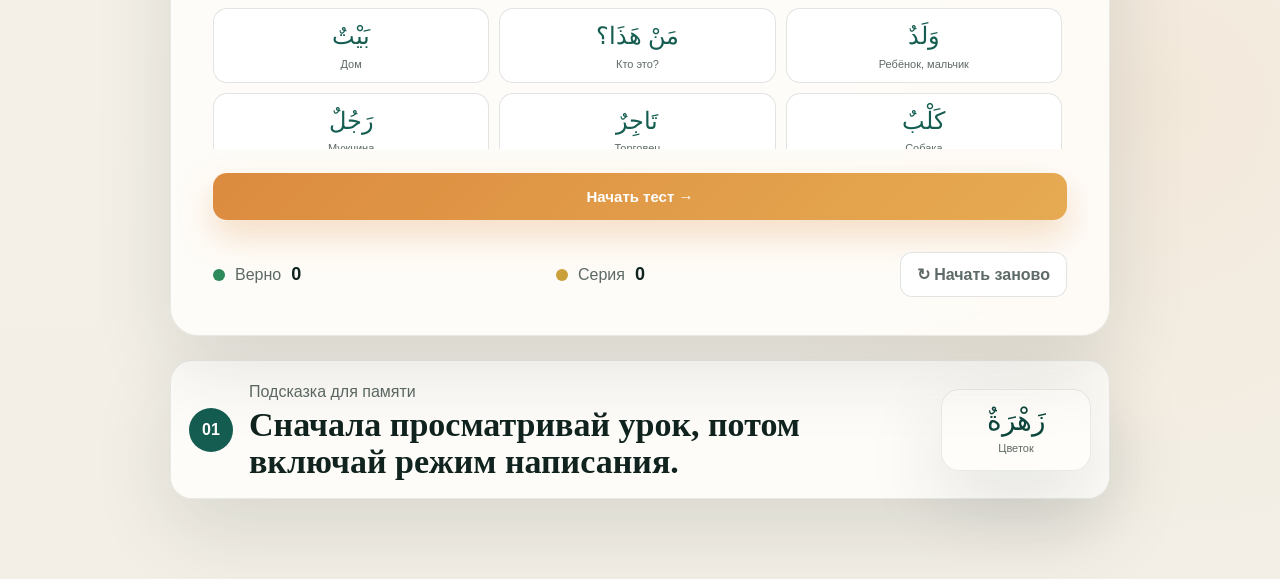
==== commit 8d4c5083: "Load lessons 4 and 5 on mobile" ====
--- a/index.html
+++ b/index.html
@@ -5,7 +5,7 @@
   <meta name="viewport" content="width=device-width, initial-scale=1.0">
   <meta name="description" content="Тренажёр по словарю 1 тома мединского курса: уроки, тесты и личные трудные слова">
   <title>Словарь 1 тома мединского курса</title>
-  <link rel="stylesheet" href="style.css?v=7">
+  <link rel="stylesheet" href="style.css?v=8">
 </head>
 <body>
   <main class="page-shell">
@@ -97,6 +97,6 @@
       </section>
     </div>
   </main>
-  <script src="game.js?v=7"></script>
+  <script src="game.js?v=8"></script>
 </body>
 </html>
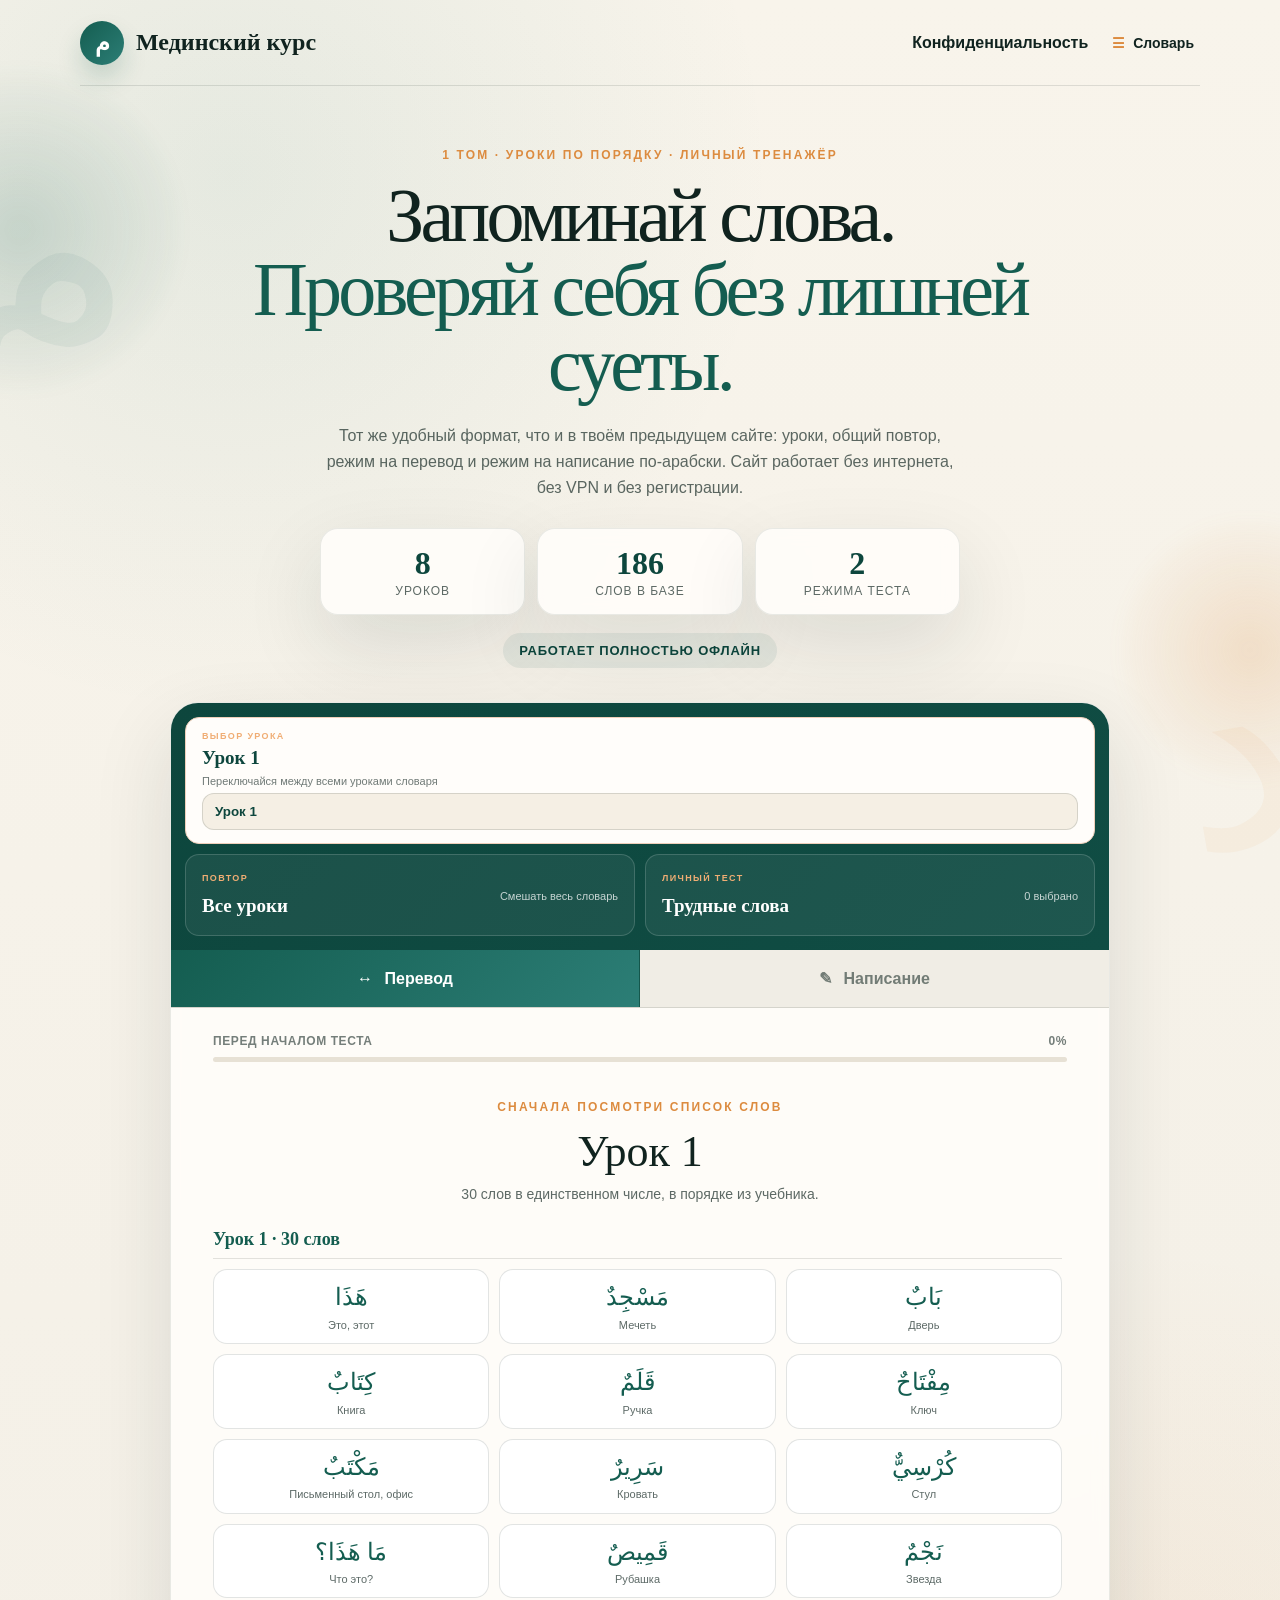
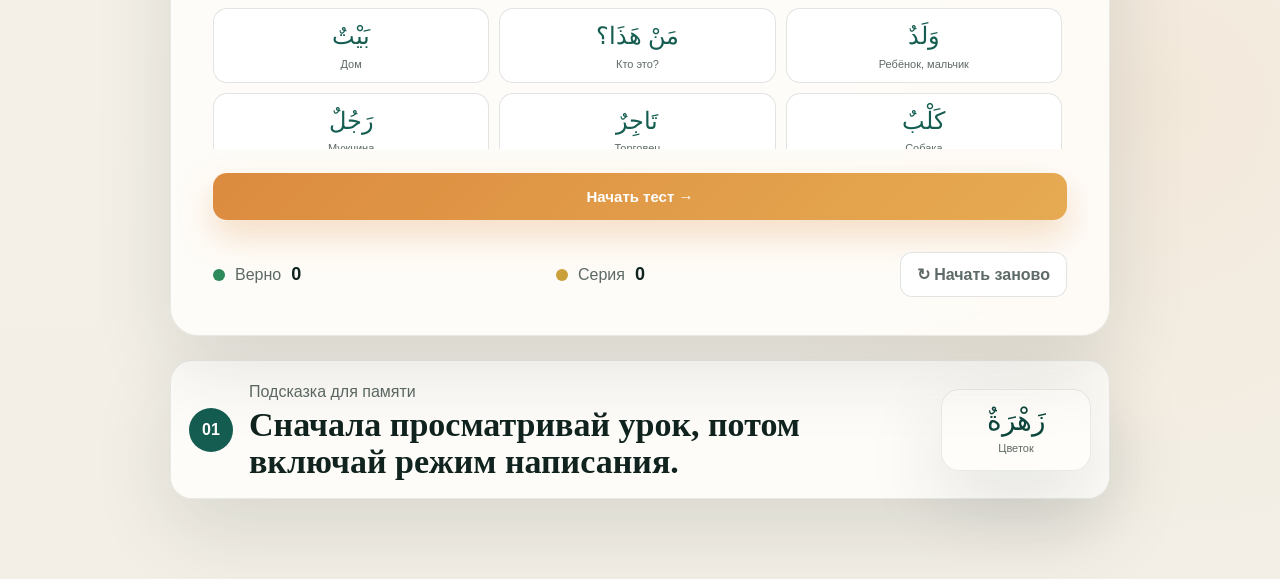
==== commit f5c18466: "Add lessons 6, 7 and 8 Add 40 new words with Arabic-Russian and Russian-Arabic tests, keeping answer" ====
--- a/index.html
+++ b/index.html
@@ -5,7 +5,7 @@
   <meta name="viewport" content="width=device-width, initial-scale=1.0">
   <meta name="description" content="Тренажёр по словарю 1 тома мединского курса: уроки, тесты и личные трудные слова">
   <title>Словарь 1 тома мединского курса</title>
-  <link rel="stylesheet" href="style.css?v=8">
+  <link rel="stylesheet" href="style.css?v=10">
 </head>
 <body>
   <main class="page-shell">
@@ -97,6 +97,6 @@
       </section>
     </div>
   </main>
-  <script src="game.js?v=8"></script>
+  <script src="game.js?v=10"></script>
 </body>
 </html>
--- a/style.css
+++ b/style.css
@@ -515,6 +515,7 @@
 .start-test-button,
 .result-restart,
 .start-hard-test,
+.reveal-answers,
 .check-button,
 .hint-button {
   border: 0;
@@ -535,6 +536,16 @@
   box-shadow: 0 16px 34px rgba(220, 139, 63, 0.28);
 }
 
+.reveal-answers {
+  width: min(330px, 100%);
+  margin: 0 auto 18px;
+  padding: 14px 22px;
+  display: block;
+  background: linear-gradient(135deg, var(--amber), #e6ab52);
+  color: white;
+  box-shadow: 0 12px 28px rgba(220, 139, 63, 0.24);
+}
+
 .prompt {
   margin: 0 0 12px;
   color: var(--amber);
@@ -600,6 +611,20 @@
   font-weight: 800;
 }
 
+.answer-option.arabic-option {
+  min-height: 72px;
+  padding-right: 18px;
+  text-align: right;
+}
+
+.answer-option.arabic-option b {
+  color: var(--forest-dark);
+  font-family: "Geeza Pro", "Noto Naskh Arabic", serif;
+  font-size: 27px;
+  font-weight: 500;
+  line-height: 1.55;
+}
+
 .answer-option.right,
 .hard-word.selected {
   border-color: rgba(20, 93, 80, 0.42);
